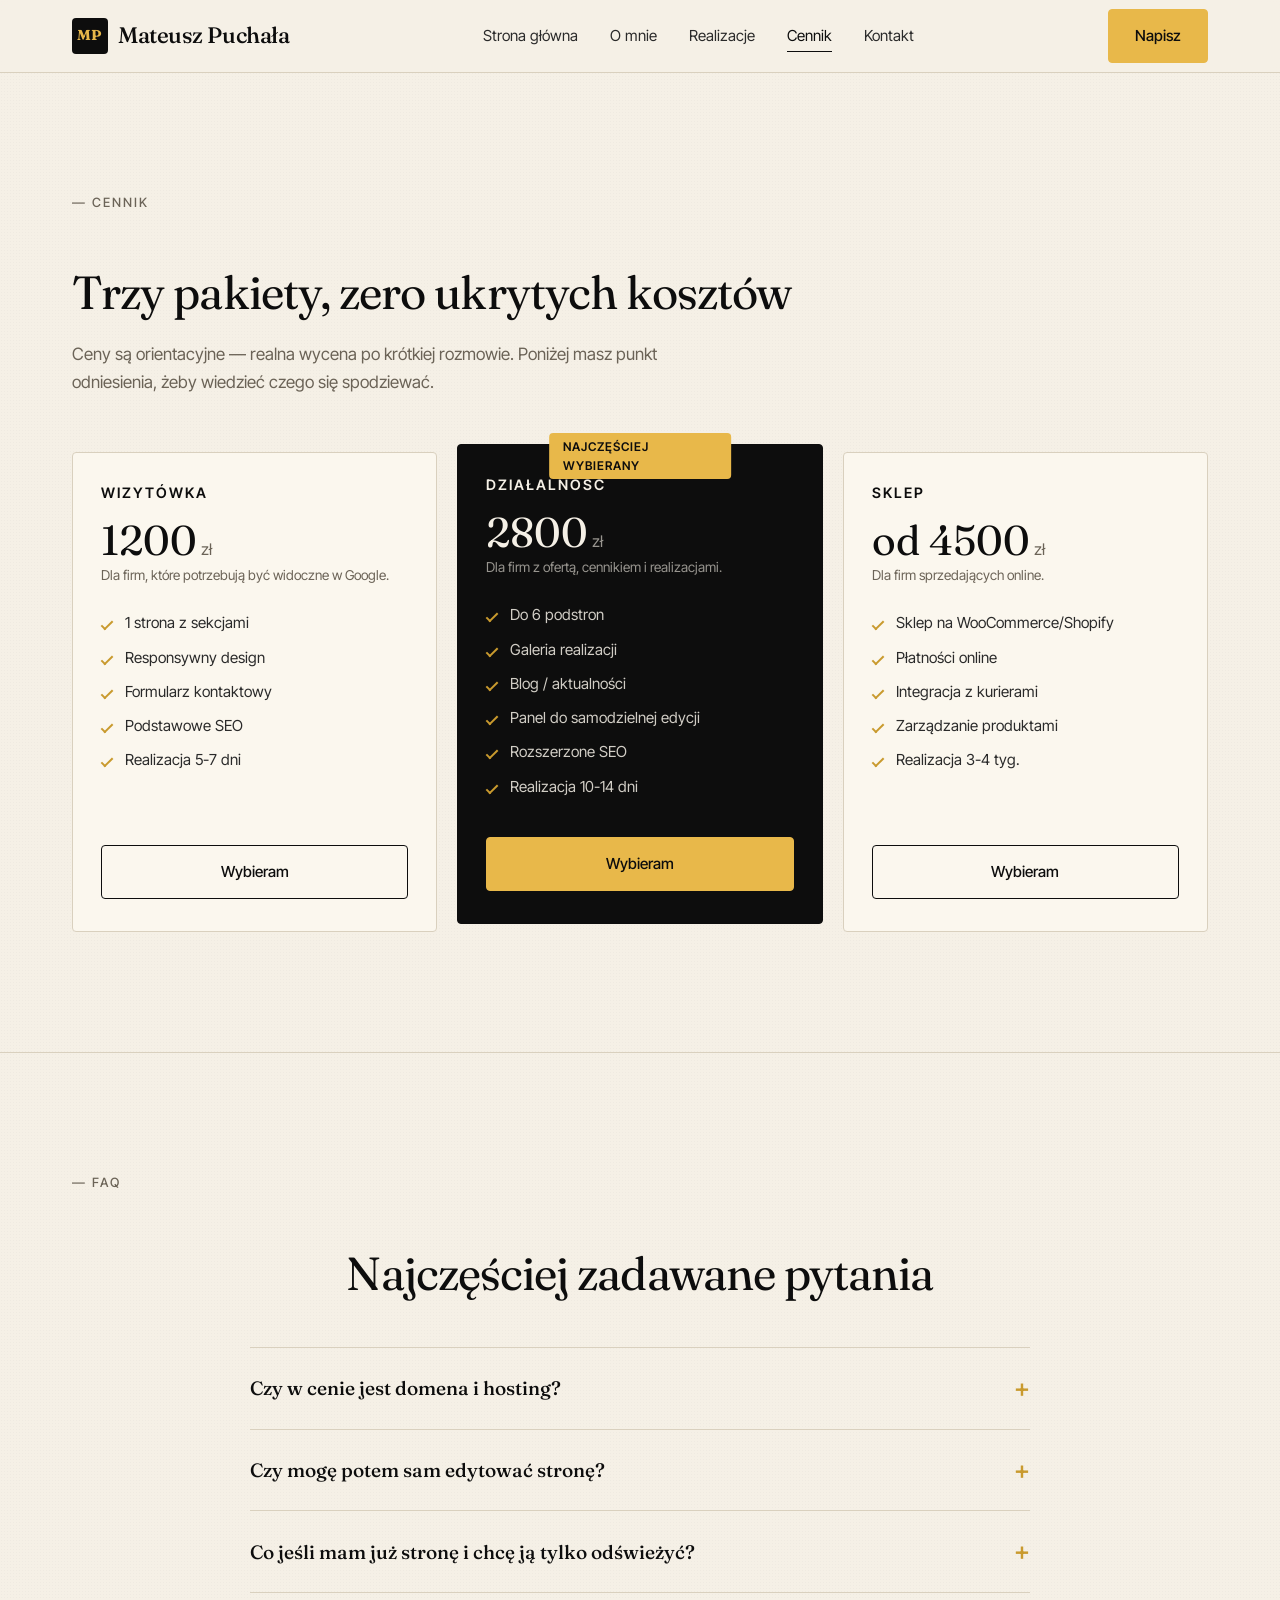
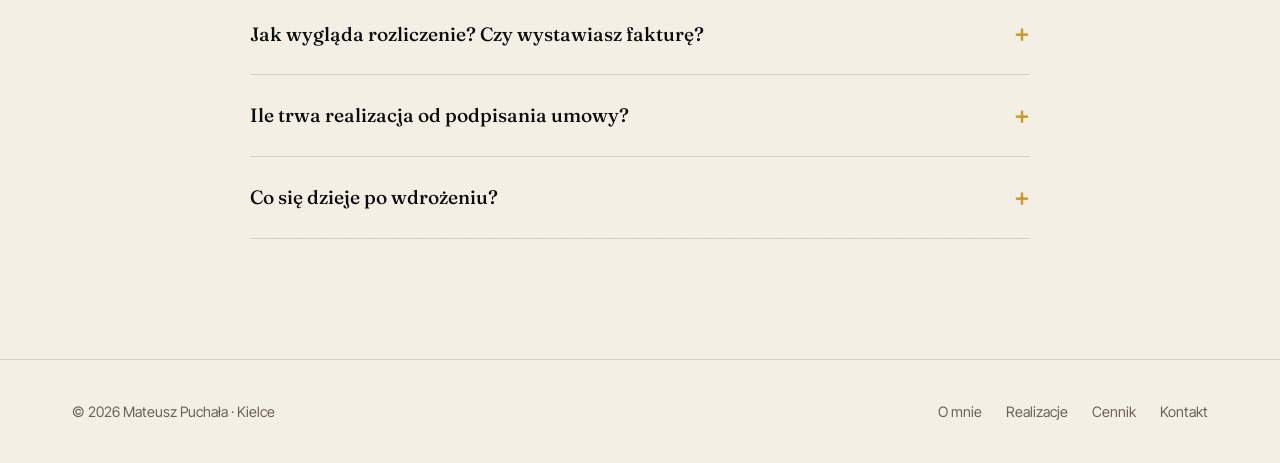
==== cennik.html @ 8a5adfdb "inicjacja" ====
<!doctype html>
<html lang="pl">
<head>
<meta charset="utf-8" />
<meta name="viewport" content="width=device-width, initial-scale=1" />
<title>Cennik stron internetowych · Kielce — Mateusz Puchała</title>
<meta name="description" content="Cennik stron internetowych: pakiety od 1200 zł. Wizytówka, strona firmowa, sklep. Bez ukrytych kosztów, konkretne ceny." />
<link rel="canonical" href="/cennik.html" />
<meta property="og:title" content="Cennik stron internetowych · Mateusz Puchała" />
<meta property="og:description" content="Konkretne ceny, bez ukrytych opłat. Pakiety od 1200 zł." />
<meta property="og:type" content="website" />
<meta property="og:image" content="images/og-image.jpg" />
<meta name="twitter:card" content="summary_large_image" />
<link rel="icon" href="images/favicon.svg" type="image/svg+xml" />
<link rel="preconnect" href="https://fonts.googleapis.com" />
<link rel="preconnect" href="https://fonts.gstatic.com" crossorigin />
<link rel="stylesheet" href="https://fonts.googleapis.com/css2?family=Fraunces:ital,opsz,wght@0,9..144,400;0,9..144,500;1,9..144,400&family=Inter+Tight:wght@400;500;600&display=swap" />
<link rel="stylesheet" href="css/style.css" />
<script type="application/ld+json">
{"@context":"https://schema.org","@type":"FAQPage","mainEntity":[
{"@type":"Question","name":"Ile kosztuje strona internetowa?","acceptedAnswer":{"@type":"Answer","text":"Pakiet startowy od 1200 zł. Standardowa strona firmowa 2500-3500 zł. Sklep online od 4500 zł."}},
{"@type":"Question","name":"Czy w cenie jest domena i hosting?","acceptedAnswer":{"@type":"Answer","text":"Pomagam w konfiguracji domeny i hostingu. Same koszty (ok. 100-200 zł rocznie) opłacasz bezpośrednio u dostawcy, żeby wszystko było na Twoje dane."}},
{"@type":"Question","name":"Czy mogę potem sam edytować stronę?","acceptedAnswer":{"@type":"Answer","text":"Tak, jeśli chcesz. Wdrażam prosty panel do edycji tekstów i zdjęć. Alternatywnie drobne zmiany robię w ramach wsparcia po wdrożeniu."}},
{"@type":"Question","name":"Ile trwa realizacja?","acceptedAnswer":{"@type":"Answer","text":"Pakiet Wizytówka około 5-7 dni. Strona firmowa 10-14 dni. Sklep online 3-4 tygodnie."}},
{"@type":"Question","name":"Jak wygląda rozliczenie? Czy wystawiasz fakturę?","acceptedAnswer":{"@type":"Answer","text":"Prowadzę działalność nierejestrowaną, więc nie wystawiam faktur VAT. Rozliczamy się na podstawie umowy o dzieło z rachunkiem. Dla przedsiębiorców to w pełni legalny koszt uzyskania przychodu — księgowa zaksięguje umowę o dzieło tak samo jak fakturę od podwykonawcy."}}
]}
</script>
</head>
<body>

<header class="site-header">
  <div class="wrap nav">
    <a class="logo" href="index.html"><span class="logo-mark">MP</span> Mateusz Puchała</a>
    <nav>
      <ul class="nav-links" id="navLinks">
        <li><a href="index.html">Strona główna</a></li>
        <li><a href="o-mnie.html">O mnie</a></li>
        <li><a href="realizacje.html">Realizacje</a></li>
        <li><a href="cennik.html" class="active">Cennik</a></li>
        <li><a href="kontakt.html">Kontakt</a></li>
      </ul>
    </nav>
    <a href="kontakt.html" class="btn btn-accent nav-cta">Napisz</a>
    <button class="nav-toggle" aria-label="Menu" aria-expanded="false" aria-controls="navLinks">
      <svg viewBox="0 0 24 24" fill="none" stroke="currentColor" stroke-width="2"><path d="M3 6h18M3 12h18M3 18h18"/></svg>
    </button>
  </div>
</header>

<main>

<section>
  <div class="wrap">
    <div class="section-head"><span class="section-num">— Cennik</span></div>
    <h2>Trzy pakiety, zero ukrytych kosztów</h2>
    <p class="muted" style="max-width:60ch;margin-bottom:56px">Ceny są orientacyjne — realna wycena po krótkiej rozmowie. Poniżej masz punkt odniesienia, żeby wiedzieć czego się spodziewać.</p>

    <div class="pricing-grid">
      <div class="plan">
        <h3>Wizytówka</h3>
        <div class="plan-price">1200<small> zł</small></div>
        <div class="plan-note">Dla firm, które potrzebują być widoczne w Google.</div>
        <ul class="plan-list">
          <li>1 strona z sekcjami</li>
          <li>Responsywny design</li>
          <li>Formularz kontaktowy</li>
          <li>Podstawowe SEO</li>
          <li>Realizacja 5-7 dni</li>
        </ul>
        <a href="kontakt.html" class="btn">Wybieram</a>
      </div>

      <div class="plan featured">
        <div class="plan-badge">Najczęściej wybierany</div>
        <h3>Działalność</h3>
        <div class="plan-price">2800<small> zł</small></div>
        <div class="plan-note">Dla firm z ofertą, cennikiem i realizacjami.</div>
        <ul class="plan-list">
          <li>Do 6 podstron</li>
          <li>Galeria realizacji</li>
          <li>Blog / aktualności</li>
          <li>Panel do samodzielnej edycji</li>
          <li>Rozszerzone SEO</li>
          <li>Realizacja 10-14 dni</li>
        </ul>
        <a href="kontakt.html" class="btn">Wybieram</a>
      </div>

      <div class="plan">
        <h3>Sklep</h3>
        <div class="plan-price">od 4500<small> zł</small></div>
        <div class="plan-note">Dla firm sprzedających online.</div>
        <ul class="plan-list">
          <li>Sklep na WooCommerce/Shopify</li>
          <li>Płatności online</li>
          <li>Integracja z kurierami</li>
          <li>Zarządzanie produktami</li>
          <li>Realizacja 3-4 tyg.</li>
        </ul>
        <a href="kontakt.html" class="btn">Wybieram</a>
      </div>
    </div>
  </div>
</section>

<hr class="divider" />

<section id="faq">
  <div class="wrap">
    <div class="section-head"><span class="section-num">— FAQ</span></div>
    <h2 style="text-align:center">Najczęściej zadawane pytania</h2>

    <div class="faq" style="margin-top:48px">
      <details>
        <summary>Czy w cenie jest domena i hosting?</summary>
        <p>Pomagam w konfiguracji, ale same koszty (ok. 100-200 zł rocznie) opłacasz bezpośrednio u dostawcy. Chodzi o to, żeby wszystko było na Twoje dane — jak kiedyś zechcesz zmienić dostawcę lub wykonawcę, nie ma żadnego zamieszania.</p>
      </details>
      <details>
        <summary>Czy mogę potem sam edytować stronę?</summary>
        <p>Tak. W pakiecie Działalność i Sklep wdrażam prosty panel administracyjny. Zmiana tekstu czy zdjęcia to dosłownie kilka kliknięć — pokażę Ci jak.</p>
      </details>
      <details>
        <summary>Co jeśli mam już stronę i chcę ją tylko odświeżyć?</summary>
        <p>Zapraszam do rozmowy — patrzę na to co jest, mówię szczerze czy warto poprawiać, czy zrobić od zera. Redesign zwykle wychodzi taniej niż nowy projekt.</p>
      </details>
      <details>
        <summary>Jak wygląda rozliczenie? Czy wystawiasz fakturę?</summary>
        <p>Prowadzę <strong>działalność nierejestrowaną</strong>, więc nie wystawiam faktur VAT. Rozliczamy się na podstawie <strong>umowy o dzieło</strong> — dostajesz podpisaną umowę i rachunek. Dla przedsiębiorców to w pełni legalny koszt uzyskania przychodu: kwota z umowy o dzieło (po odliczeniu 20% kosztów autorskich i pobraniu zaliczki na PIT) trafia w koszty firmy tak samo jak faktura od podwykonawcy. Jeśli masz księgową, po prostu przekaż jej umowę i rachunek — będzie wiedziała co zrobić.</p>
      </details>
      <details>
        <summary>Ile trwa realizacja od podpisania umowy?</summary>
        <p>Wizytówka: 5-7 dni roboczych. Strona firmowa: 10-14 dni. Sklep online: 3-4 tygodnie. Przy podpisaniu umowy podaję konkretną datę uruchomienia — i się jej trzymam.</p>
      </details>
      <details>
        <summary>Co się dzieje po wdrożeniu?</summary>
        <p>Przez 30 dni robię drobne poprawki za darmo. Później — jeśli chcesz — mogę zająć się utrzymaniem (aktualizacje, kopie zapasowe, drobne zmiany). Alternatywnie zostawiam Cię z pełnym dostępem i możesz kontynuować sam lub z kimś innym.</p>
      </details>
    </div>
  </div>
</section>

</main>

<footer class="site-footer">
  <div class="wrap footer-grid">
    <div>© <span id="year">2026</span> Mateusz Puchała · Kielce</div>
    <nav>
      <a href="o-mnie.html">O mnie</a>
      <a href="realizacje.html">Realizacje</a>
      <a href="cennik.html">Cennik</a>
      <a href="kontakt.html">Kontakt</a>
    </nav>
  </div>
</footer>

<script src="js/main.js"></script>
</body>
</html>
---- css/style.css ----
/* ============================================================
   Mateusz Puchała — strony internetowe
   Design tokens + globalne style + wszystkie sekcje
   ============================================================ */

:root {
  --bg: #F5F0E6;
  --bg-alt: #EDE5D3;
  --ink: #0D0D0D;
  --ink-soft: #2A2A2A;
  --muted: #6B6357;
  --accent: #E8B84A;
  --accent-dark: #C99A2E;
  --line: #D9D0BE;
  --card: #FBF7EE;

  --font-display: "Fraunces", Georgia, serif;
  --font-body: "Inter Tight", -apple-system, BlinkMacSystemFont, "Segoe UI", sans-serif;

  --wrap: 1200px;
  --gap: clamp(16px, 3vw, 32px);
  --radius: 4px;
}

*, *::before, *::after { box-sizing: border-box; }

html { scroll-behavior: smooth; }

body {
  margin: 0;
  font-family: var(--font-body);
  font-size: 17px;
  line-height: 1.6;
  color: var(--ink);
  background: var(--bg);
  -webkit-font-smoothing: antialiased;
  text-rendering: optimizeLegibility;
  /* subtle paper grain */
  background-image:
    radial-gradient(rgba(13,13,13,0.025) 1px, transparent 1px);
  background-size: 3px 3px;
}

img { max-width: 100%; height: auto; display: block; }
a { color: inherit; text-decoration: none; }
button { font-family: inherit; cursor: pointer; }

.wrap { max-width: var(--wrap); margin: 0 auto; padding: 0 var(--gap); }

/* Typography ------------------------------------------------- */
h1, h2, h3, h4 {
  font-family: var(--font-display);
  font-weight: 500;
  letter-spacing: -0.02em;
  line-height: 1.05;
  margin: 0 0 0.5em;
  color: var(--ink);
}
h1 { font-size: clamp(2.4rem, 6vw, 4.6rem); font-weight: 400; }
h2 { font-size: clamp(1.8rem, 4vw, 2.9rem); font-weight: 400; }
h3 { font-size: clamp(1.2rem, 2vw, 1.5rem); font-weight: 500; letter-spacing: -0.01em; }

p { margin: 0 0 1em; color: var(--ink-soft); }
.muted { color: var(--muted); }

.eyebrow {
  font-family: var(--font-body);
  font-size: 0.78rem;
  font-weight: 500;
  letter-spacing: 0.14em;
  text-transform: uppercase;
  color: var(--muted);
  display: inline-flex;
  align-items: center;
  gap: 12px;
}
.eyebrow::before {
  content: "";
  width: 32px;
  height: 1px;
  background: var(--ink);
}

.section-num {
  font-family: var(--font-body);
  font-size: 0.8rem;
  font-weight: 500;
  letter-spacing: 0.16em;
  color: var(--muted);
  text-transform: uppercase;
}

/* Buttons ---------------------------------------------------- */
.btn {
  display: inline-flex;
  align-items: center;
  gap: 8px;
  padding: 14px 26px;
  border: 1px solid var(--ink);
  border-radius: var(--radius);
  font-weight: 500;
  font-size: 0.95rem;
  transition: all 0.2s ease;
  background: transparent;
  color: var(--ink);
}
.btn:hover { background: var(--ink); color: var(--bg); }
.btn-primary {
  background: var(--ink);
  color: var(--bg);
}
.btn-primary:hover { background: var(--accent); color: var(--ink); border-color: var(--accent); }
.btn-accent {
  background: var(--accent);
  color: var(--ink);
  border-color: var(--accent);
}
.btn-accent:hover { background: var(--ink); color: var(--bg); border-color: var(--ink); }
.btn svg { width: 16px; height: 16px; }

/* Header / Nav ---------------------------------------------- */
.site-header {
  position: sticky;
  top: 0;
  z-index: 50;
  background: rgba(245, 240, 230, 0.9);
  backdrop-filter: blur(10px);
  -webkit-backdrop-filter: blur(10px);
  border-bottom: 1px solid var(--line);
}
.nav {
  display: flex;
  align-items: center;
  justify-content: space-between;
  min-height: 72px;
  gap: 24px;
}
.logo {
  font-family: var(--font-display);
  font-size: 1.4rem;
  font-weight: 500;
  letter-spacing: -0.02em;
  display: flex;
  align-items: center;
  gap: 10px;
}
.logo-mark {
  display: inline-grid;
  place-items: center;
  width: 36px;
  height: 36px;
  background: var(--ink);
  color: var(--accent);
  border-radius: var(--radius);
  font-weight: 700;
  font-size: 0.9rem;
  letter-spacing: 0.02em;
}
.nav-links {
  display: flex;
  gap: 32px;
  list-style: none;
  margin: 0;
  padding: 0;
}
.nav-links a {
  font-size: 0.95rem;
  color: var(--ink-soft);
  padding: 6px 0;
  border-bottom: 1px solid transparent;
  transition: border-color 0.2s;
}
.nav-links a:hover,
.nav-links a.active {
  border-bottom-color: var(--ink);
  color: var(--ink);
}
.nav-cta { display: none; }
@media (min-width: 900px) { .nav-cta { display: inline-flex; } }

.nav-toggle {
  display: inline-flex;
  align-items: center;
  justify-content: center;
  width: 44px;
  height: 44px;
  background: transparent;
  border: 1px solid var(--line);
  border-radius: var(--radius);
  padding: 0;
}
.nav-toggle svg { width: 20px; height: 20px; }

@media (max-width: 899px) {
  .nav-links {
    position: fixed;
    inset: 72px 0 auto 0;
    background: var(--bg);
    flex-direction: column;
    gap: 0;
    padding: 12px var(--gap) 24px;
    border-bottom: 1px solid var(--line);
    display: none;
  }
  .nav-links.open { display: flex; }
  .nav-links a {
    padding: 14px 0;
    border-bottom: 1px solid var(--line);
  }
  .nav-links a:last-child { border-bottom: none; }
}
@media (min-width: 900px) {
  .nav-toggle { display: none; }
}

/* Section base ---------------------------------------------- */
section { padding: clamp(64px, 10vw, 120px) 0; }
.section-head {
  display: flex;
  align-items: baseline;
  gap: 20px;
  margin-bottom: clamp(32px, 5vw, 56px);
  flex-wrap: wrap;
}

/* Hero ------------------------------------------------------ */
.hero {
  padding: clamp(48px, 8vw, 96px) 0 clamp(64px, 10vw, 120px);
  border-bottom: 1px solid var(--line);
}
.hero-grid {
  display: grid;
  grid-template-columns: 1fr;
  gap: clamp(32px, 6vw, 64px);
  align-items: center;
}
@media (min-width: 900px) {
  .hero-grid { grid-template-columns: 1.15fr 0.85fr; }
}
.hero h1 { margin-top: 24px; }
.hero h1 em {
  font-style: italic;
  color: var(--accent-dark);
  font-weight: 400;
}
.hero-lead {
  font-size: clamp(1.05rem, 1.6vw, 1.2rem);
  max-width: 46ch;
  margin: 24px 0 32px;
  color: var(--ink-soft);
}
.hero-cta { display: flex; flex-wrap: wrap; gap: 12px; }
.hero-media { position: relative; }
.hero-portrait {
  aspect-ratio: 4/5;
  object-fit: cover;
  border-radius: var(--radius);
  filter: contrast(1.02) saturate(0.95);
}
.hero-note {
  position: absolute;
  left: -12px;
  bottom: 24px;
  background: var(--card);
  border: 1px solid var(--line);
  border-radius: var(--radius);
  padding: 16px 20px;
  max-width: 260px;
  box-shadow: 0 20px 40px -20px rgba(13,13,13,0.25);
  font-size: 0.9rem;
}
.hero-note strong { display: block; font-family: var(--font-display); font-size: 1.1rem; margin-bottom: 4px; }

/* Metrics bar ---------------------------------------------- */
.metrics {
  padding: 32px 0;
  border-bottom: 1px solid var(--line);
  background: var(--bg-alt);
}
.metrics-grid {
  display: grid;
  grid-template-columns: repeat(2, 1fr);
  gap: 24px;
}
@media (min-width: 700px) { .metrics-grid { grid-template-columns: repeat(4, 1fr); } }
.metric-num {
  font-family: var(--font-display);
  font-size: clamp(1.8rem, 3vw, 2.4rem);
  line-height: 1;
  color: var(--ink);
}
.metric-num small { color: var(--accent-dark); font-style: italic; }
.metric-label {
  font-size: 0.85rem;
  color: var(--muted);
  margin-top: 6px;
}

/* Feature list ---------------------------------------------- */
.feature-grid {
  display: grid;
  grid-template-columns: 1fr;
  gap: 24px;
}
@media (min-width: 700px) { .feature-grid { grid-template-columns: repeat(2, 1fr); } }
@media (min-width: 1000px) { .feature-grid { grid-template-columns: repeat(3, 1fr); } }
.feature {
  padding: 28px;
  border: 1px solid var(--line);
  border-radius: var(--radius);
  background: var(--card);
  transition: transform 0.25s ease, box-shadow 0.25s ease;
}
.feature:hover { transform: translateY(-3px); box-shadow: 0 20px 40px -24px rgba(13,13,13,0.2); }
.feature-icon {
  display: inline-grid;
  place-items: center;
  width: 44px;
  height: 44px;
  background: var(--bg);
  border: 1px solid var(--line);
  border-radius: var(--radius);
  margin-bottom: 16px;
  color: var(--accent-dark);
}
.feature-icon svg { width: 22px; height: 22px; }
.feature h3 { margin-bottom: 8px; }
.feature p { font-size: 0.95rem; margin: 0; }

/* About ----------------------------------------------------- */
.about {
  display: grid;
  gap: clamp(32px, 5vw, 56px);
  grid-template-columns: 1fr;
  align-items: center;
}
@media (min-width: 900px) { .about { grid-template-columns: 1fr 1fr; } }
.about img { aspect-ratio: 3/2; object-fit: cover; border-radius: var(--radius); }
.about-body h2 { margin-top: 12px; }
.about-quote {
  font-family: var(--font-display);
  font-style: italic;
  font-size: 1.2rem;
  color: var(--ink);
  border-left: 2px solid var(--accent);
  padding-left: 20px;
  margin: 24px 0;
}

/* Portfolio ------------------------------------------------- */
.portfolio-grid {
  display: grid;
  grid-template-columns: 1fr;
  gap: 32px;
}
@media (min-width: 700px) { .portfolio-grid { grid-template-columns: repeat(2, 1fr); } }
@media (min-width: 1000px) { .portfolio-grid { grid-template-columns: repeat(3, 1fr); } }
.project {
  display: flex;
  flex-direction: column;
  gap: 16px;
}
.project-img {
  aspect-ratio: 4/3;
  object-fit: cover;
  border-radius: var(--radius);
  border: 1px solid var(--line);
  transition: transform 0.4s ease;
}
.project:hover .project-img { transform: scale(1.02); }
.project-meta {
  display: flex;
  justify-content: space-between;
  align-items: baseline;
  font-size: 0.78rem;
  letter-spacing: 0.14em;
  text-transform: uppercase;
  color: var(--muted);
}
.project-tag {
  padding: 4px 10px;
  background: var(--bg-alt);
  border-radius: var(--radius);
  color: var(--ink-soft);
  letter-spacing: 0.06em;
}
.project h3 { margin: 4px 0; }
.project-effect { color: var(--muted); font-size: 0.95rem; margin: 0; }
a.project { color: inherit; text-decoration: none; }
a.project:hover h3 { color: var(--accent-ink, var(--ink)); }
.project--live .project-tag { background: var(--accent); color: var(--ink); }
.project--demo .project-img { opacity: 0.92; }

/* Process --------------------------------------------------- */
.process-grid {
  display: grid;
  grid-template-columns: 1fr;
  gap: 32px;
  counter-reset: step;
}
@media (min-width: 700px) { .process-grid { grid-template-columns: repeat(2, 1fr); } }
@media (min-width: 1000px) { .process-grid { grid-template-columns: repeat(4, 1fr); } }
.step {
  position: relative;
  padding-top: 24px;
  border-top: 1px solid var(--ink);
}
.step-num {
  font-family: var(--font-display);
  font-size: 2.4rem;
  color: var(--accent-dark);
  line-height: 1;
  margin-bottom: 12px;
}
.step h3 { margin-bottom: 6px; font-size: 1.15rem; }
.step p { font-size: 0.95rem; color: var(--muted); margin: 0; }

/* Pricing --------------------------------------------------- */
.pricing-grid {
  display: grid;
  grid-template-columns: 1fr;
  gap: 20px;
}
@media (min-width: 800px) { .pricing-grid { grid-template-columns: repeat(3, 1fr); } }
.plan {
  padding: 32px 28px;
  border: 1px solid var(--line);
  border-radius: var(--radius);
  background: var(--card);
  display: flex;
  flex-direction: column;
}
.plan.featured {
  background: var(--ink);
  color: var(--bg);
  border-color: var(--ink);
  position: relative;
  transform: translateY(-8px);
}
.plan.featured h3, .plan.featured .plan-price { color: var(--bg); }
.plan.featured .plan-list li { color: rgba(245,240,230,0.85); }
.plan.featured .plan-list li::before { color: var(--accent); }
.plan-badge {
  position: absolute;
  top: -12px;
  left: 50%;
  transform: translateX(-50%);
  background: var(--accent);
  color: var(--ink);
  padding: 4px 14px;
  border-radius: var(--radius);
  font-size: 0.75rem;
  font-weight: 600;
  letter-spacing: 0.08em;
  text-transform: uppercase;
}
.plan h3 { font-family: var(--font-body); font-weight: 600; font-size: 0.9rem; letter-spacing: 0.14em; text-transform: uppercase; margin-bottom: 20px; }
.plan-price {
  font-family: var(--font-display);
  font-size: 2.6rem;
  line-height: 1;
  margin-bottom: 4px;
}
.plan-price small { font-size: 1rem; color: var(--muted); font-family: var(--font-body); }
.plan.featured .plan-price small { color: rgba(245,240,230,0.6); }
.plan-note { font-size: 0.85rem; color: var(--muted); margin-bottom: 24px; }
.plan.featured .plan-note { color: rgba(245,240,230,0.6); }
.plan-list {
  list-style: none;
  padding: 0;
  margin: 0 0 28px;
  flex: 1;
}
.plan-list li {
  position: relative;
  padding-left: 24px;
  margin-bottom: 10px;
  font-size: 0.95rem;
  color: var(--ink-soft);
}
.plan-list li::before {
  content: "";
  position: absolute;
  left: 0;
  top: 10px;
  width: 12px;
  height: 6px;
  border-left: 2px solid var(--accent-dark);
  border-bottom: 2px solid var(--accent-dark);
  transform: rotate(-45deg);
}
.plan .btn { justify-content: center; }
.plan.featured .btn { background: var(--accent); color: var(--ink); border-color: var(--accent); }
.plan.featured .btn:hover { background: var(--bg); border-color: var(--bg); }

/* Area ------------------------------------------------------ */
.area {
  display: grid;
  grid-template-columns: 1fr;
  gap: 40px;
  align-items: center;
}
@media (min-width: 900px) { .area { grid-template-columns: 1fr 1fr; } }
.area-map {
  background: var(--card);
  border: 1px solid var(--line);
  border-radius: var(--radius);
  padding: 32px;
  aspect-ratio: 1/1;
  display: grid;
  place-items: center;
}
.area-map svg { max-width: 100%; height: auto; }
.city-list {
  list-style: none;
  padding: 0;
  margin: 20px 0 0;
  display: grid;
  grid-template-columns: repeat(2, 1fr);
  gap: 8px 16px;
}
.city-list li {
  padding: 8px 0;
  border-bottom: 1px solid var(--line);
  font-size: 0.95rem;
}

/* FAQ ------------------------------------------------------- */
.faq {
  max-width: 780px;
  margin: 0 auto;
}
.faq details {
  border-bottom: 1px solid var(--line);
  padding: 20px 0;
}
.faq details:first-of-type { border-top: 1px solid var(--line); }
.faq summary {
  cursor: pointer;
  font-family: var(--font-display);
  font-size: 1.2rem;
  font-weight: 500;
  color: var(--ink);
  list-style: none;
  display: flex;
  justify-content: space-between;
  align-items: center;
  gap: 20px;
}
.faq summary::-webkit-details-marker { display: none; }
.faq summary::after {
  content: "+";
  font-family: var(--font-body);
  font-size: 1.6rem;
  color: var(--accent-dark);
  transition: transform 0.2s;
}
.faq details[open] summary::after { content: "−"; }
.faq details p { margin-top: 12px; font-size: 0.98rem; }

/* Contact --------------------------------------------------- */
.contact-grid {
  display: grid;
  grid-template-columns: 1fr;
  gap: 48px;
}
@media (min-width: 900px) { .contact-grid { grid-template-columns: 1.2fr 0.8fr; } }
.form-field {
  display: flex;
  flex-direction: column;
  gap: 6px;
  margin-bottom: 18px;
}
.form-field label {
  font-size: 0.8rem;
  letter-spacing: 0.12em;
  text-transform: uppercase;
  color: var(--muted);
  font-weight: 500;
}
.form-field input,
.form-field select,
.form-field textarea {
  font: inherit;
  padding: 12px 14px;
  border: 1px solid var(--line);
  border-radius: var(--radius);
  background: var(--card);
  color: var(--ink);
  transition: border-color 0.2s;
}
.form-field input:focus,
.form-field select:focus,
.form-field textarea:focus {
  outline: none;
  border-color: var(--ink);
}
.form-field textarea { min-height: 130px; resize: vertical; }
.form-row {
  display: grid;
  grid-template-columns: 1fr;
  gap: 18px;
}
@media (min-width: 600px) { .form-row { grid-template-columns: 1fr 1fr; } }
.contact-info {
  background: var(--ink);
  color: var(--bg);
  padding: 32px;
  border-radius: var(--radius);
}
.contact-info h3 { color: var(--bg); font-family: var(--font-display); font-size: 1.4rem; margin-bottom: 20px; }
.contact-info a { color: var(--accent); border-bottom: 1px solid transparent; transition: border-color 0.2s; }
.contact-info a:hover { border-bottom-color: var(--accent); }
.contact-info .info-row {
  padding: 14px 0;
  border-bottom: 1px solid rgba(245,240,230,0.15);
  font-size: 0.95rem;
}
.contact-info .info-row:last-child { border-bottom: none; }
.contact-info .info-label {
  font-size: 0.75rem;
  letter-spacing: 0.14em;
  text-transform: uppercase;
  color: rgba(245,240,230,0.55);
  margin-bottom: 4px;
}

/* Footer ---------------------------------------------------- */
.site-footer {
  border-top: 1px solid var(--line);
  padding: 40px 0;
  font-size: 0.9rem;
  color: var(--muted);
}
.footer-grid {
  display: flex;
  flex-wrap: wrap;
  justify-content: space-between;
  align-items: center;
  gap: 20px;
}
.footer-grid nav { display: flex; gap: 24px; flex-wrap: wrap; }
.footer-grid a:hover { color: var(--ink); }

/* Utilities ------------------------------------------------- */
.divider { height: 1px; background: var(--line); border: 0; margin: 0; }
.text-accent { color: var(--accent-dark); }
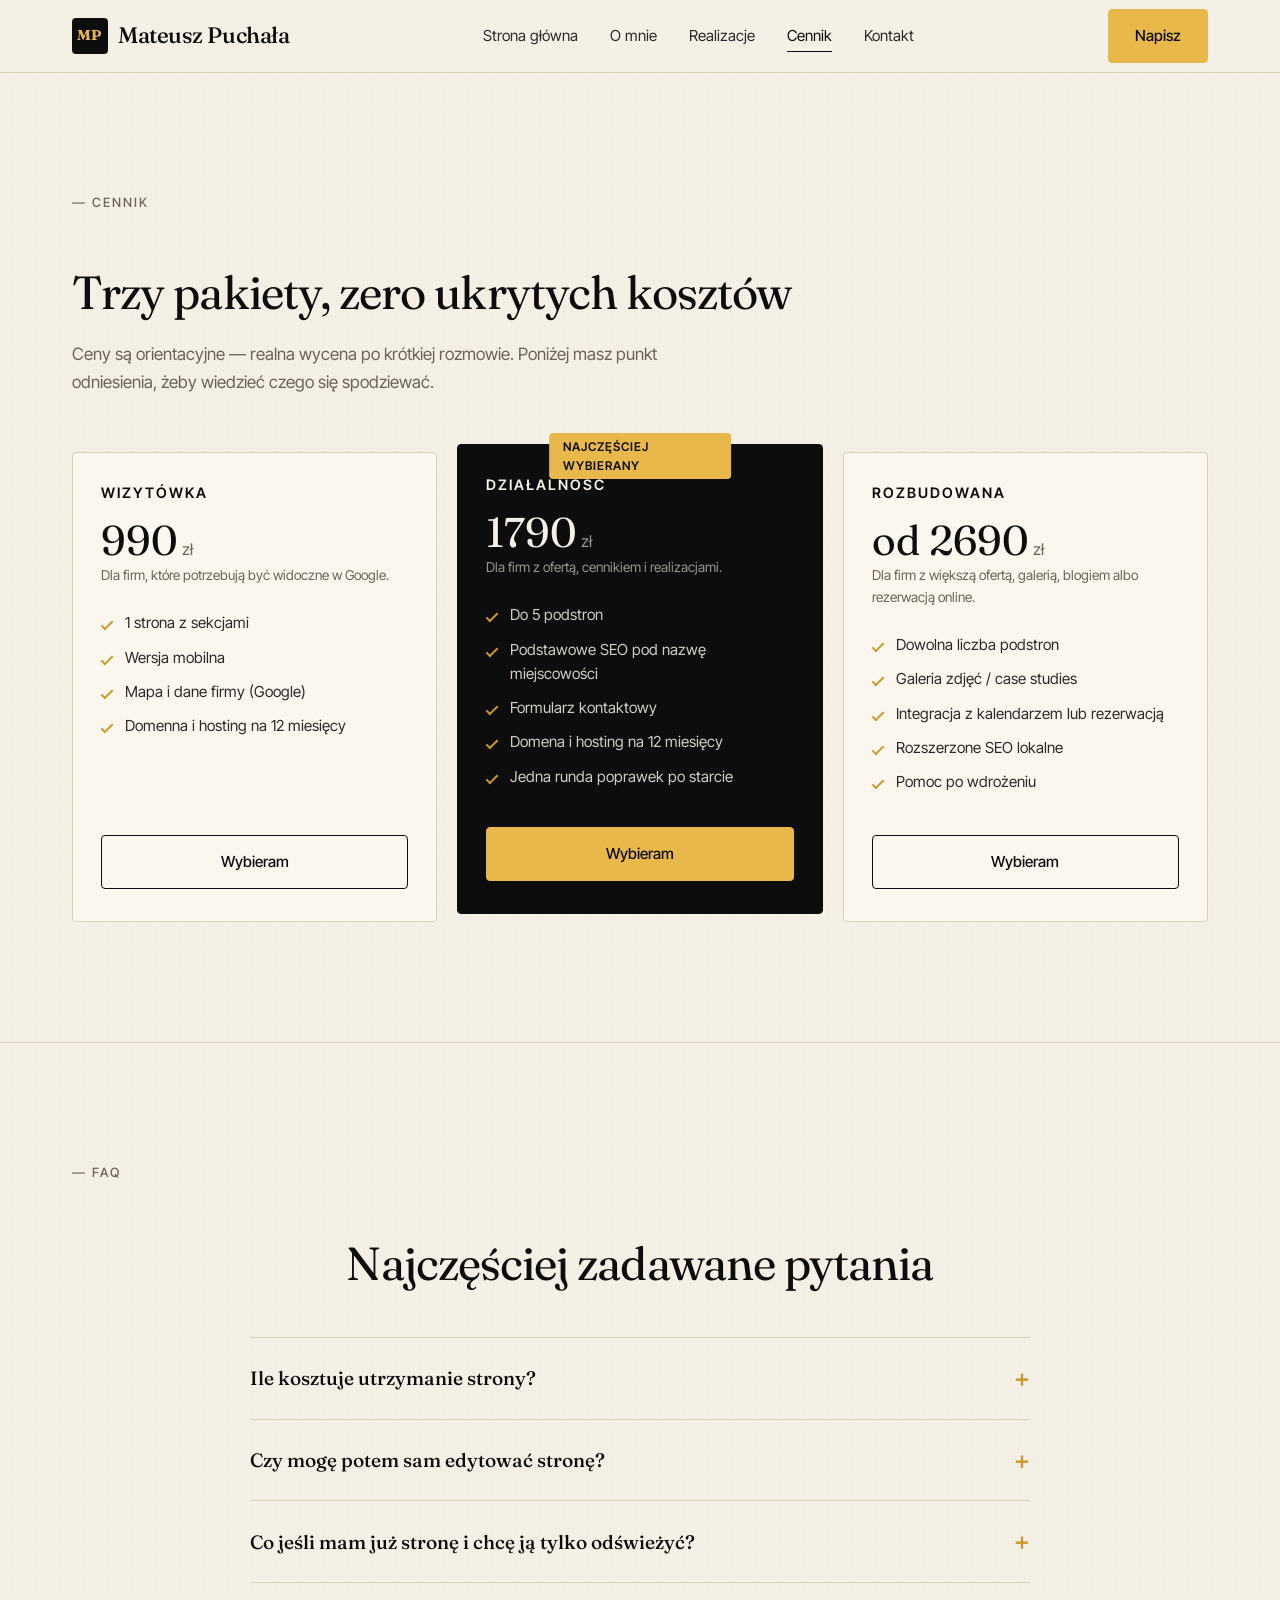
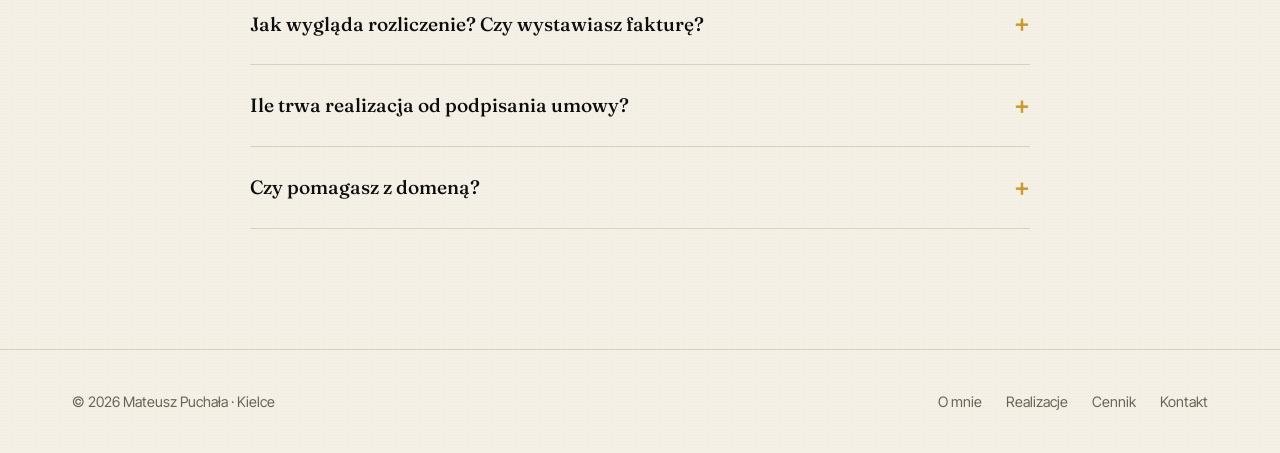
==== commit 11504549: "FAQ i oferta cennik" ====
--- a/cennik.html
+++ b/cennik.html
@@ -58,14 +58,13 @@
     <div class="pricing-grid">
       <div class="plan">
         <h3>Wizytówka</h3>
-        <div class="plan-price">1200<small> zł</small></div>
+        <div class="plan-price">990<small> zł</small></div>
         <div class="plan-note">Dla firm, które potrzebują być widoczne w Google.</div>
         <ul class="plan-list">
           <li>1 strona z sekcjami</li>
-          <li>Responsywny design</li>
-          <li>Formularz kontaktowy</li>
-          <li>Podstawowe SEO</li>
-          <li>Realizacja 5-7 dni</li>
+          <li>Wersja mobilna</li>
+          <li>Mapa i dane firmy (Google)</li>
+          <li>Domenna i hosting na 12 miesięcy</li>
         </ul>
         <a href="kontakt.html" class="btn">Wybieram</a>
       </div>
@@ -73,29 +72,28 @@
       <div class="plan featured">
         <div class="plan-badge">Najczęściej wybierany</div>
         <h3>Działalność</h3>
-        <div class="plan-price">2800<small> zł</small></div>
+        <div class="plan-price">1790<small> zł</small></div>
         <div class="plan-note">Dla firm z ofertą, cennikiem i realizacjami.</div>
         <ul class="plan-list">
-          <li>Do 6 podstron</li>
-          <li>Galeria realizacji</li>
-          <li>Blog / aktualności</li>
-          <li>Panel do samodzielnej edycji</li>
-          <li>Rozszerzone SEO</li>
-          <li>Realizacja 10-14 dni</li>
+          <li>Do 5 podstron</li>
+          <li>Podstawowe SEO pod nazwę miejscowości</li>
+          <li>Formularz kontaktowy</li>
+          <li>Domena i hosting na 12 miesięcy</li>
+          <li>Jedna runda poprawek po starcie</li>
         </ul>
         <a href="kontakt.html" class="btn">Wybieram</a>
       </div>
 
       <div class="plan">
-        <h3>Sklep</h3>
-        <div class="plan-price">od 4500<small> zł</small></div>
-        <div class="plan-note">Dla firm sprzedających online.</div>
+        <h3>Rozbudowana</h3>
+        <div class="plan-price">od 2690<small> zł</small></div>
+        <div class="plan-note">Dla firm z większą ofertą, galerią, blogiem albo rezerwacją online.</div>
         <ul class="plan-list">
-          <li>Sklep na WooCommerce/Shopify</li>
-          <li>Płatności online</li>
-          <li>Integracja z kurierami</li>
-          <li>Zarządzanie produktami</li>
-          <li>Realizacja 3-4 tyg.</li>
+          <li>Dowolna liczba podstron</li>
+          <li>Galeria zdjęć / case studies</li>
+          <li>Integracja z kalendarzem lub rezerwacją</li>
+          <li>Rozszerzone SEO lokalne</li>
+          <li>Pomoc po wdrożeniu</li>
         </ul>
         <a href="kontakt.html" class="btn">Wybieram</a>
       </div>
@@ -112,12 +110,12 @@
 
     <div class="faq" style="margin-top:48px">
       <details>
-        <summary>Czy w cenie jest domena i hosting?</summary>
-        <p>Pomagam w konfiguracji, ale same koszty (ok. 100-200 zł rocznie) opłacasz bezpośrednio u dostawcy. Chodzi o to, żeby wszystko było na Twoje dane — jak kiedyś zechcesz zmienić dostawcę lub wykonawcę, nie ma żadnego zamieszania.</p>
+        <summary>Ile kosztuje utrzymanie strony?</summary>
+        <p>Domena i hosting na pierwsze 12 miesięcy są wliczone w cenę projektu. Po tym czasie koszt utrzymania to zwykle kilkadziesiąt złotych rocznie za domenę.</p>
       </details>
       <details>
         <summary>Czy mogę potem sam edytować stronę?</summary>
-        <p>Tak. W pakiecie Działalność i Sklep wdrażam prosty panel administracyjny. Zmiana tekstu czy zdjęcia to dosłownie kilka kliknięć — pokażę Ci jak.</p>
+        <p>Strony budowane w tym standardzie nie wymagają panelu CMS — drobne zmiany (tekst, telefon, godziny otwarcia) robię dla Ciebie szybko i bez dodatkowych kosztów w pierwszym miesiącu. Większe zmiany ustalamy indywidualnie.</p>
       </details>
       <details>
         <summary>Co jeśli mam już stronę i chcę ją tylko odświeżyć?</summary>
@@ -129,11 +127,11 @@
       </details>
       <details>
         <summary>Ile trwa realizacja od podpisania umowy?</summary>
-        <p>Wizytówka: 5-7 dni roboczych. Strona firmowa: 10-14 dni. Sklep online: 3-4 tygodnie. Przy podpisaniu umowy podaję konkretną datę uruchomienia — i się jej trzymam.</p>
+        <p>Zwykle 5–10 dni roboczych od momentu, gdy mam od Ciebie treści i zdjęcia. Proste wizytówki mogą być gotowe nawet szybciej.</p>
       </details>
       <details>
-        <summary>Co się dzieje po wdrożeniu?</summary>
-        <p>Przez 30 dni robię drobne poprawki za darmo. Później — jeśli chcesz — mogę zająć się utrzymaniem (aktualizacje, kopie zapasowe, drobne zmiany). Alternatywnie zostawiam Cię z pełnym dostępem i możesz kontynuować sam lub z kimś innym.</p>
+        <summary>Czy pomagasz z domeną?</summary>
+        <p>Tak — wybieram i podłączam domenę razem z Tobą, tłumaczę co i czemu, żebyś rozumiał, za co płacisz.</p>
       </details>
     </div>
   </div>
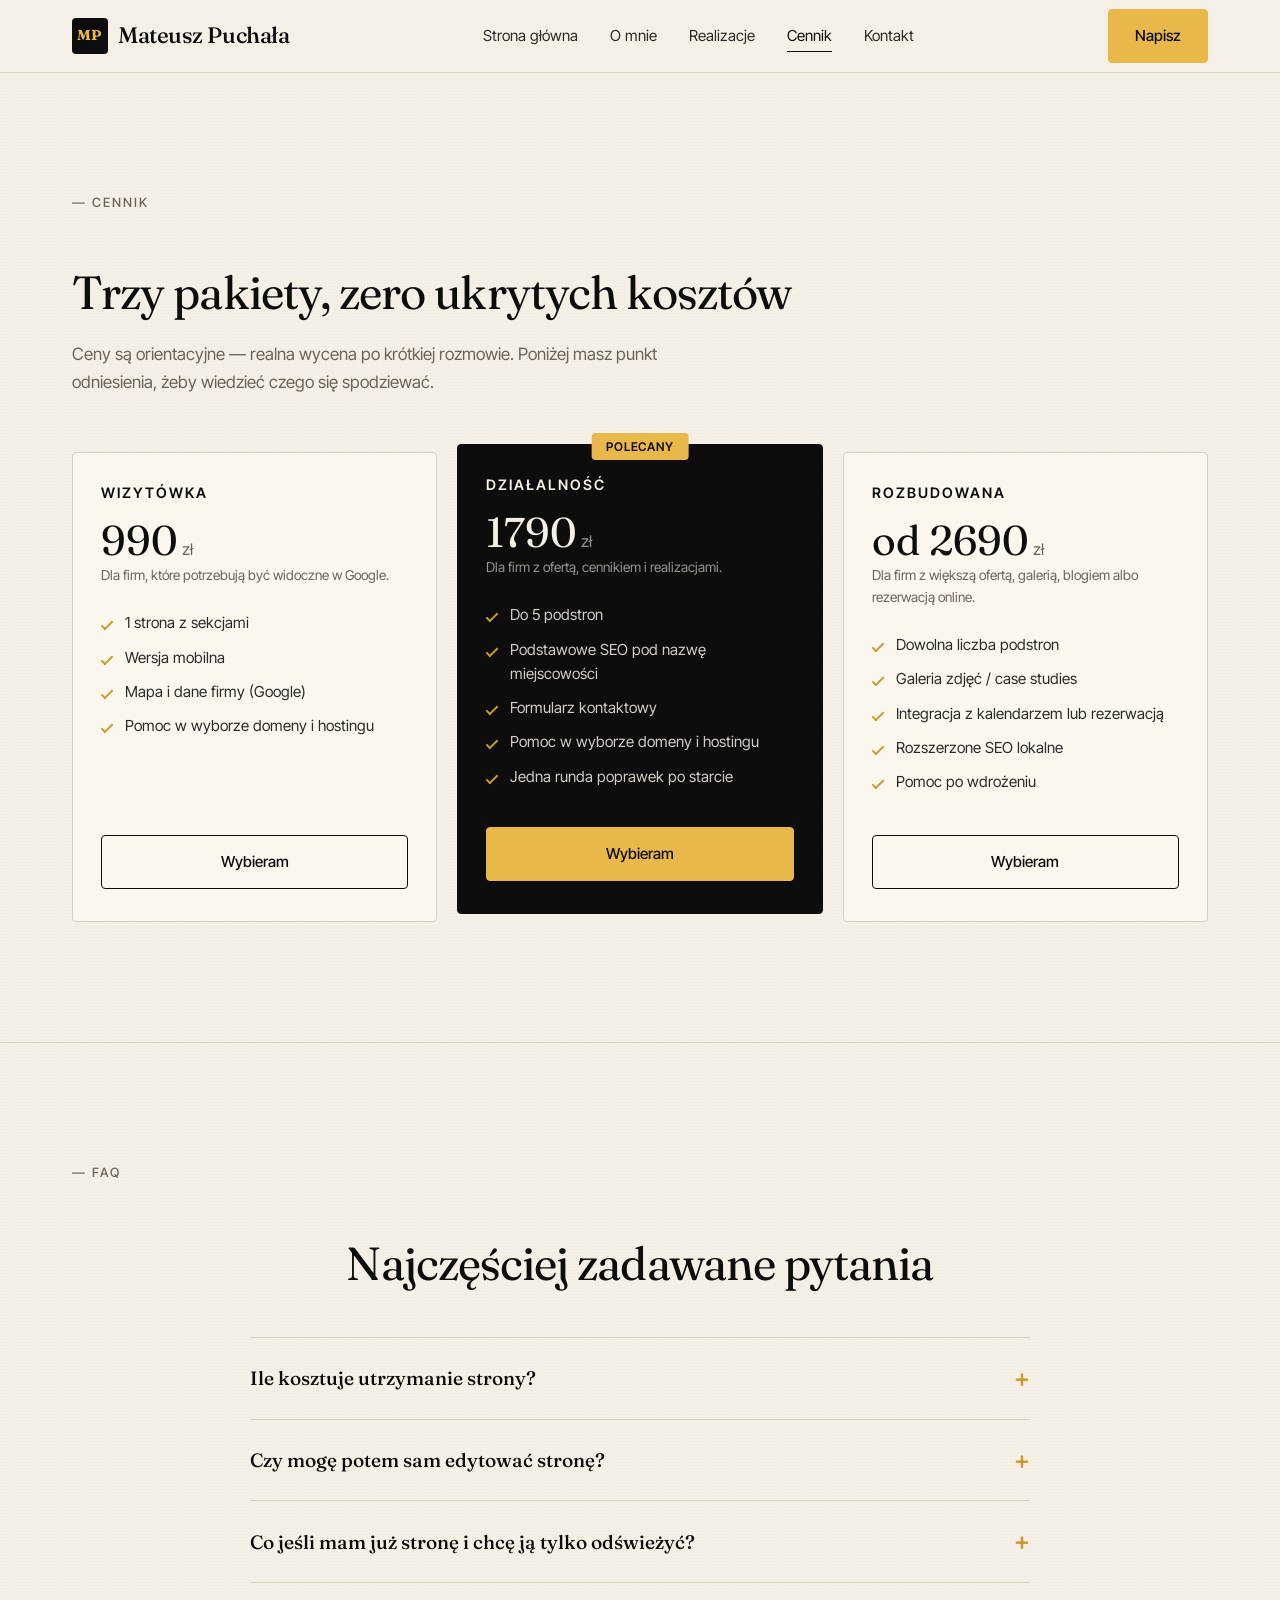
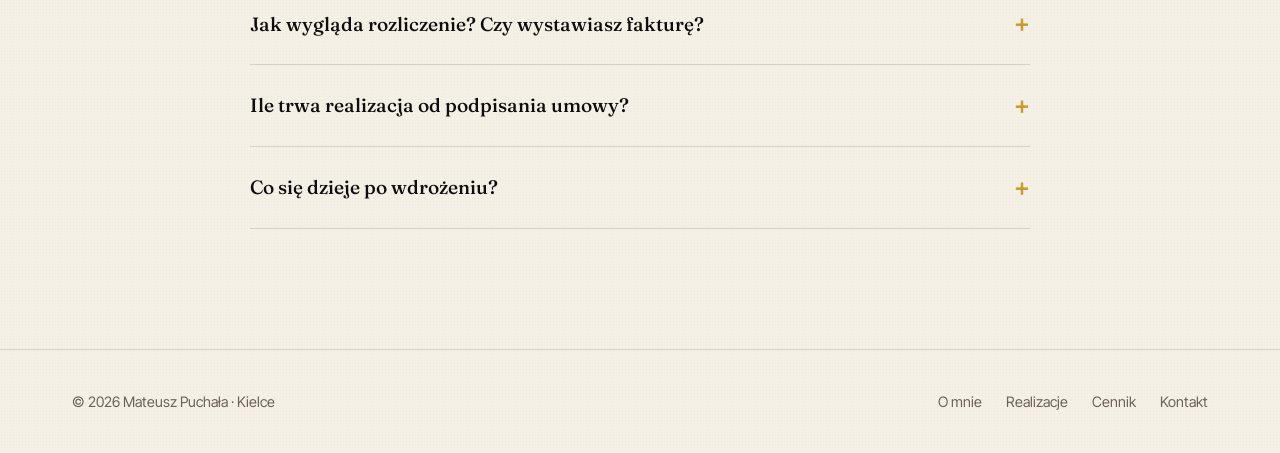
==== commit cc8e65b7: "przeróbka" ====
--- a/cennik.html
+++ b/cennik.html
@@ -4,12 +4,13 @@
 <meta charset="utf-8" />
 <meta name="viewport" content="width=device-width, initial-scale=1" />
 <title>Cennik stron internetowych · Kielce — Mateusz Puchała</title>
-<meta name="description" content="Cennik stron internetowych: pakiety od 1200 zł. Wizytówka, strona firmowa, sklep. Bez ukrytych kosztów, konkretne ceny." />
-<link rel="canonical" href="/cennik.html" />
+<meta name="description" content="Cennik stron internetowych: pakiety od 990 zł. Wizytówka, strona firmowa, rozbudowana. Bez ukrytych kosztów, konkretne ceny." />
+<link rel="canonical" href="https://puchala-strony.pl/cennik.html" />
 <meta property="og:title" content="Cennik stron internetowych · Mateusz Puchała" />
-<meta property="og:description" content="Konkretne ceny, bez ukrytych opłat. Pakiety od 1200 zł." />
+<meta property="og:description" content="Konkretne ceny, bez ukrytych opłat. Pakiety od 990 zł." />
 <meta property="og:type" content="website" />
-<meta property="og:image" content="images/og-image.jpg" />
+<meta property="og:url" content="https://puchala-strony.pl/cennik.html" />
+<meta property="og:image" content="https://puchala-strony.pl/images/og-image.jpg" />
 <meta name="twitter:card" content="summary_large_image" />
 <link rel="icon" href="images/favicon.svg" type="image/svg+xml" />
 <link rel="preconnect" href="https://fonts.googleapis.com" />
@@ -18,11 +19,11 @@
 <link rel="stylesheet" href="css/style.css" />
 <script type="application/ld+json">
 {"@context":"https://schema.org","@type":"FAQPage","mainEntity":[
-{"@type":"Question","name":"Ile kosztuje strona internetowa?","acceptedAnswer":{"@type":"Answer","text":"Pakiet startowy od 1200 zł. Standardowa strona firmowa 2500-3500 zł. Sklep online od 4500 zł."}},
-{"@type":"Question","name":"Czy w cenie jest domena i hosting?","acceptedAnswer":{"@type":"Answer","text":"Pomagam w konfiguracji domeny i hostingu. Same koszty (ok. 100-200 zł rocznie) opłacasz bezpośrednio u dostawcy, żeby wszystko było na Twoje dane."}},
-{"@type":"Question","name":"Czy mogę potem sam edytować stronę?","acceptedAnswer":{"@type":"Answer","text":"Tak, jeśli chcesz. Wdrażam prosty panel do edycji tekstów i zdjęć. Alternatywnie drobne zmiany robię w ramach wsparcia po wdrożeniu."}},
-{"@type":"Question","name":"Ile trwa realizacja?","acceptedAnswer":{"@type":"Answer","text":"Pakiet Wizytówka około 5-7 dni. Strona firmowa 10-14 dni. Sklep online 3-4 tygodnie."}},
-{"@type":"Question","name":"Jak wygląda rozliczenie? Czy wystawiasz fakturę?","acceptedAnswer":{"@type":"Answer","text":"Prowadzę działalność nierejestrowaną, więc nie wystawiam faktur VAT. Rozliczamy się na podstawie umowy o dzieło z rachunkiem. Dla przedsiębiorców to w pełni legalny koszt uzyskania przychodu — księgowa zaksięguje umowę o dzieło tak samo jak fakturę od podwykonawcy."}}
+{"@type":"Question","name":"Ile kosztuje strona internetowa?","acceptedAnswer":{"@type":"Answer","text":"Pakiet Wizytówka od 990 zł. Strona firmowa (Działalność) 1790 zł. Rozbudowana od 2690 zł."}},
+{"@type":"Question","name":"Czy w cenie jest domena i hosting?","acceptedAnswer":{"@type":"Answer","text":"Pomagam w wyborze i konfiguracji, ale same koszty (ok. 100-200 zł rocznie) opłacasz bezpośrednio u dostawcy — wszystko jest na Twoje dane."}},
+{"@type":"Question","name":"Czy mogę potem sam edytować stronę?","acceptedAnswer":{"@type":"Answer","text":"Strony w tym standardzie nie wymagają panelu CMS — drobne zmiany (tekst, telefon, godziny) robię dla Ciebie szybko i bez dodatkowych kosztów w pierwszym miesiącu."}},
+{"@type":"Question","name":"Ile trwa realizacja?","acceptedAnswer":{"@type":"Answer","text":"Wizytówka: około 5-7 dni. Działalność: 10-14 dni. Rozbudowana: 3-4 tygodnie."}},
+{"@type":"Question","name":"Jak wygląda rozliczenie? Czy wystawiasz fakturę?","acceptedAnswer":{"@type":"Answer","text":"Prowadzę działalność nierejestrowaną, więc nie wystawiam faktur VAT. Rozliczamy się umową o dzieło z rachunkiem. Dla przedsiębiorców to w pełni legalny koszt uzyskania przychodu — księgowa zaksięguje umowę o dzieło tak samo jak fakturę od podwykonawcy."}}
 ]}
 </script>
 </head>
@@ -64,13 +65,13 @@
           <li>1 strona z sekcjami</li>
           <li>Wersja mobilna</li>
           <li>Mapa i dane firmy (Google)</li>
-          <li>Domenna i hosting na 12 miesięcy</li>
+          <li>Pomoc w wyborze domeny i hostingu</li>
         </ul>
         <a href="kontakt.html" class="btn">Wybieram</a>
       </div>
 
       <div class="plan featured">
-        <div class="plan-badge">Najczęściej wybierany</div>
+        <div class="plan-badge">Polecany</div>
         <h3>Działalność</h3>
         <div class="plan-price">1790<small> zł</small></div>
         <div class="plan-note">Dla firm z ofertą, cennikiem i realizacjami.</div>
@@ -78,7 +79,7 @@
           <li>Do 5 podstron</li>
           <li>Podstawowe SEO pod nazwę miejscowości</li>
           <li>Formularz kontaktowy</li>
-          <li>Domena i hosting na 12 miesięcy</li>
+          <li>Pomoc w wyborze domeny i hostingu</li>
           <li>Jedna runda poprawek po starcie</li>
         </ul>
         <a href="kontakt.html" class="btn">Wybieram</a>
@@ -111,7 +112,7 @@
     <div class="faq" style="margin-top:48px">
       <details>
         <summary>Ile kosztuje utrzymanie strony?</summary>
-        <p>Domena i hosting na pierwsze 12 miesięcy są wliczone w cenę projektu. Po tym czasie koszt utrzymania to zwykle kilkadziesiąt złotych rocznie za domenę.</p>
+        <p>Domena i hosting to koszt kilkudziesięciu–stu kilkudziesięciu złotych rocznie, opłacany bezpośrednio u dostawcy. Pomagam Ci wybrać najtańsze i najprostsze rozwiązanie oraz wszystko skonfigurować.</p>
       </details>
       <details>
         <summary>Czy mogę potem sam edytować stronę?</summary>
@@ -123,15 +124,15 @@
       </details>
       <details>
         <summary>Jak wygląda rozliczenie? Czy wystawiasz fakturę?</summary>
-        <p>Prowadzę <strong>działalność nierejestrowaną</strong>, więc nie wystawiam faktur VAT. Rozliczamy się na podstawie <strong>umowy o dzieło</strong> — dostajesz podpisaną umowę i rachunek. Dla przedsiębiorców to w pełni legalny koszt uzyskania przychodu: kwota z umowy o dzieło (po odliczeniu 20% kosztów autorskich i pobraniu zaliczki na PIT) trafia w koszty firmy tak samo jak faktura od podwykonawcy. Jeśli masz księgową, po prostu przekaż jej umowę i rachunek — będzie wiedziała co zrobić.</p>
+        <p>Prowadzę <strong>działalność nierejestrowaną</strong>, więc nie wystawiam faktur VAT. Rozliczamy się na podstawie <strong>umowy o dzieło</strong> — dostajesz podpisaną umowę i rachunek. Dla przedsiębiorców to w pełni legalny koszt uzyskania przychodu: księgowa zaksięguje umowę o dzieło tak samo jak fakturę od podwykonawcy. Jeśli masz księgową, po prostu przekaż jej umowę i rachunek — będzie wiedziała co zrobić.</p>
       </details>
       <details>
         <summary>Ile trwa realizacja od podpisania umowy?</summary>
-        <p>Zwykle 5–10 dni roboczych od momentu, gdy mam od Ciebie treści i zdjęcia. Proste wizytówki mogą być gotowe nawet szybciej.</p>
+        <p>Wizytówka: 5-7 dni roboczych. Działalność: 10-14 dni. Rozbudowana: 3-4 tygodnie. Przy podpisaniu umowy podaję konkretną datę uruchomienia — i się jej trzymam.</p>
       </details>
       <details>
-        <summary>Czy pomagasz z domeną?</summary>
-        <p>Tak — wybieram i podłączam domenę razem z Tobą, tłumaczę co i czemu, żebyś rozumiał, za co płacisz.</p>
+        <summary>Co się dzieje po wdrożeniu?</summary>
+        <p>Przez 30 dni robię drobne poprawki za darmo. Później — jeśli chcesz — mogę zająć się utrzymaniem. Alternatywnie zostawiam Cię z pełnym dostępem i możesz kontynuować sam lub z kimś innym.</p>
       </details>
     </div>
   </div>
